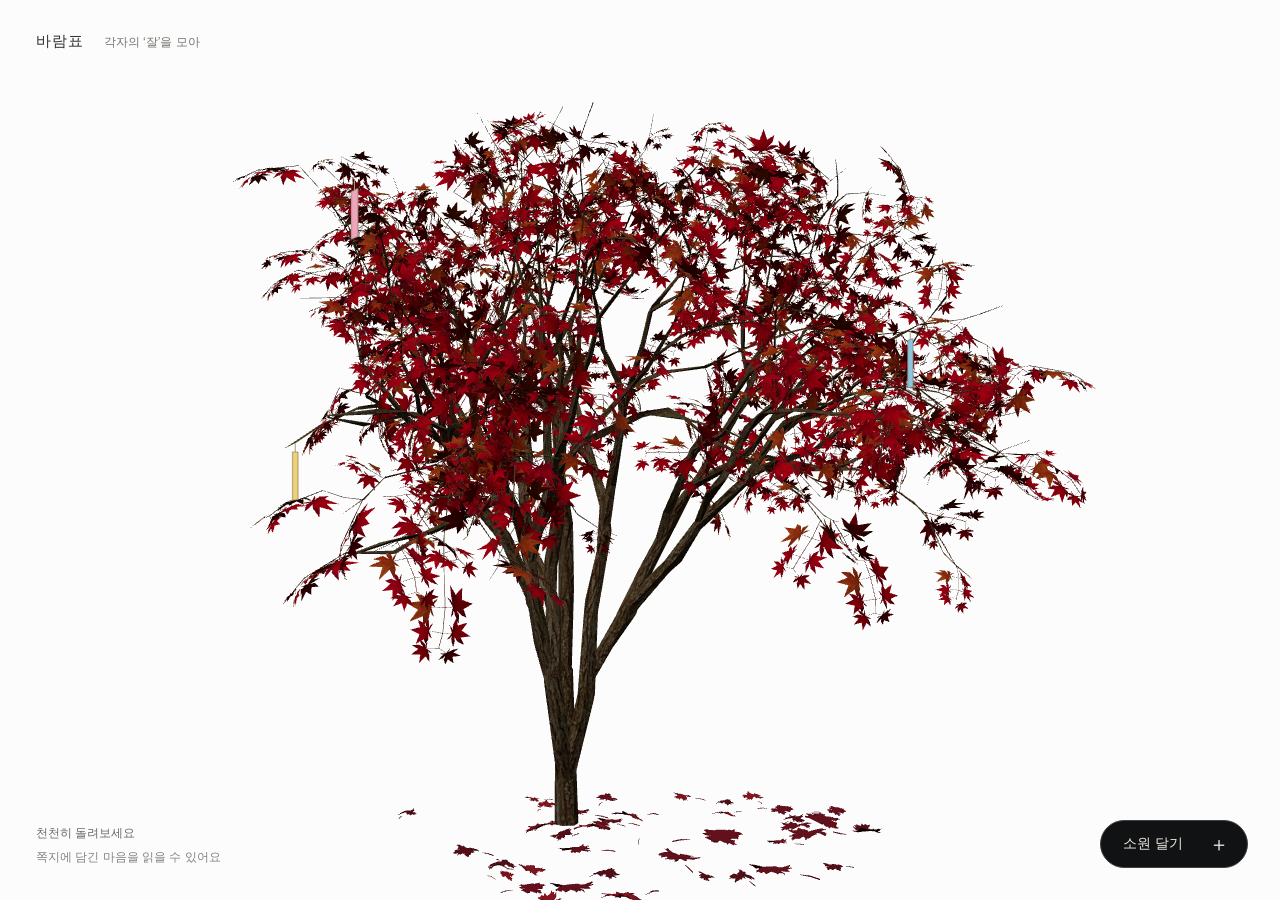
==== barampyo-github-pages/index.html @ ce2729cc "Add files via upload" ====
<!doctype html><html lang="ko"><head><meta charset="UTF-8"/><meta name="viewport" content="width=device-width, initial-scale=1.0"/><meta name="theme-color" content="#fcfcfc"/><meta name="description" content="내가 생각하는 잘의 기준, 나무에 남기는 작은 소원."/><link rel="icon" href="./favicon.svg"/><title>바람표</title>  <script type="module" crossorigin src="./assets/index-D_O_D-YO.js"></script>
  <link rel="stylesheet" crossorigin href="./assets/index-DndD4eH8.css">
</head><body><div id="root"></div></body></html>
---- barampyo-github-pages/assets/index-DndD4eH8.css ----
:root{font-family:Apple SD Gothic Neo,Noto Sans KR,sans-serif;color:#30312d;background:#fcfcfc;font-synthesis:none;font-weight:400;font-size:16px}*{box-sizing:border-box}html,body,#root{height:100%;width:100%;margin:0;overflow:hidden}body{overscroll-behavior:none}button,input,textarea,select{font:inherit}button{cursor:pointer}button:disabled{cursor:default}button:focus-visible,input:focus-visible,textarea:focus-visible,select:focus-visible,.scene:focus-visible{outline:1px solid #868d76;outline-offset:5px}main{height:100vh;height:100dvh;overflow:hidden;position:relative}.scene{position:absolute;top:0;right:0;bottom:0;left:0;touch-action:none;cursor:grab}.scene canvas{display:block;width:100%;height:100%;touch-action:none}.masthead{position:absolute;top:32px;left:36px;display:flex;gap:20px;align-items:baseline;pointer-events:none;font-size:15px;letter-spacing:.06em}.edition{font-size:12px;color:#75766f;letter-spacing:0}.bottom-caption{position:absolute;left:36px;bottom:34px;display:flex;flex-direction:column;gap:7px;font-size:12px;color:#686b63;pointer-events:none}.bottom-caption span+span{color:#82837f}.add-wish{position:absolute;right:32px;bottom:32px;background:#111214;border:1px solid #42433f;color:#eeeae0;padding:13px 18px 13px 22px;border-radius:28px;font-size:14px;display:flex;gap:26px;align-items:center}.add-wish:hover{background:#17191b}.add-wish span{font-size:20px;font-weight:300;line-height:1}.loading{position:absolute;inset:45% 24px auto;text-align:center;font-size:13px;color:#73766d;line-height:1.8;pointer-events:none}.sr-only{position:absolute;width:1px;height:1px;padding:0;margin:-1px;overflow:hidden;clip:rect(0,0,0,0);white-space:nowrap;border:0}.sr-only:focus-within{clip:auto;width:300px;height:auto;max-height:80vh;overflow:auto;left:24px;top:80px;background:#fcfcfc;z-index:2}.sr-only button{background:#fcfcfc;color:#30312d;border:0;padding:8px}dialog{border:0;padding:0;margin:auto;background:transparent;overflow:visible;max-width:calc(100vw - 32px);max-height:none;color:#30312d}dialog::backdrop{background:#6465601f;backdrop-filter:blur(9px) contrast(.85);-webkit-backdrop-filter:blur(9px) contrast(.85)}dialog[open]{animation:appear .28s ease both}.paper-shell{width:min(400px,calc(100vw - 32px));height:78vh;height:78dvh;min-height:480px;max-height:780px;perspective:1000px;position:relative}.paper{height:100%;background:var(--paper);box-shadow:0 3px 18px #00000010;position:relative;overflow:hidden}.close{position:absolute;right:15px;top:13px;z-index:3;width:28px;height:28px;background:none;border:0;font-size:23px;font-weight:300;color:#79796f}.paper form,.read-view{height:100%;display:flex;flex-direction:column}.paper-content{padding:37px 36px 0;overflow:auto;min-height:0;flex:1;display:flex;flex-direction:column;scrollbar-width:thin}.eyebrow{font-size:12px;letter-spacing:.035em;margin:0 0 30px;color:#73756b}h1{font-family:Iowan Old Style,AppleMyungjo,Nanum Myeongjo,serif;font-weight:400;font-size:27px;line-height:1.55;letter-spacing:-.035em;margin:0 0 20px}textarea{background:none;border:0;border-bottom:1px solid #77776c35;color:#353830;width:100%;resize:none;font-size:16px;line-height:1.8;min-height:97px;padding:0 0 13px;border-radius:0}textarea::placeholder{color:#96968b;font-size:14px}h2{font-size:13px;font-weight:400;margin:0 0 12px}h2 span{float:right;font-size:12px;color:#8f9185}.goals{margin-top:27px}.goal{display:flex;align-items:baseline;gap:10px;margin:0;min-height:33px;font-size:14px;line-height:1.7}.square{width:11px;height:11px;border:1px solid #959889;flex-shrink:0}.goal input{width:100%;background:none;border:0;padding:4px 0;color:#383c32;font-size:14px;min-width:0}.goal input::placeholder{color:#96968b}.paper-tail{margin-top:auto;padding-top:25px}.palette{margin:0 0 19px;padding:0;display:flex;gap:12px;border:0}.palette label{position:relative;cursor:pointer;display:block;width:19px;height:19px}.palette input{position:absolute;top:0;right:0;bottom:0;left:0;opacity:0;margin:0}.palette span{display:block;width:17px;height:17px;border-radius:50%;border:1px solid #5b62582a}.palette input:checked+span{outline:1px solid #7d8373;outline-offset:3px}.palette input:focus-visible+span{outline:2px solid #353c30;outline-offset:4px}.metadata{display:flex;align-items:center;gap:9px;color:#777a6e;font-size:12px;margin-bottom:19px}.metadata select,.metadata input{background:none;border:0;color:inherit;border-radius:0;padding:3px 0;font-size:12px}.metadata select{max-width:190px}.metadata input{width:36px}.paper-footer{flex-shrink:0;padding:0 36px 23px}.submit{width:100%;border:0;border-top:1px solid #77776c40;background:none;color:#343b2d;font-size:14px;padding:18px 0 8px}.submit:disabled{color:#a4a69a}.paper-footer>p{font-size:11px;text-align:center;color:#8e9085;margin:5px 0 0}.paper-footer .error{color:#9a4c45;font-size:12px;padding-bottom:8px}.read-question{font-size:13px;color:#777a6e;margin:19px 0 18px}.wish-text{font-size:28px;line-height:1.7;word-break:keep-all;overflow-wrap:anywhere;white-space:pre-wrap}.read-goals{margin-top:24px}.read-goals .goal{margin-bottom:10px;overflow-wrap:anywhere}.read-bottom{margin-top:auto;padding:35px 0 15px;display:flex;justify-content:space-between;font-size:11px;color:#919286}.paper-mark{display:block;text-align:center;font-size:20px;color:#8f9184;padding-top:12px}.fold-panel{display:none;position:absolute;left:0;width:100%;height:33.333%;background:var(--paper);z-index:5;backface-visibility:visible;border-bottom:1px solid #8b8d7926}.fold-top{top:0;transform-origin:bottom}.fold-bottom{bottom:0;transform-origin:top}.folding .paper-shell{animation:fly 1.35s cubic-bezier(.4,0,.25,1) forwards;pointer-events:none}.folding .fold-panel{display:block}.folding .fold-top{animation:topfold .7s ease-in-out forwards}.folding .fold-bottom{animation:bottomfold .8s ease-in-out forwards}.folding .paper{animation:paperfold .85s ease-in-out forwards}.folding .paper>*{animation:inkfade .35s forwards}.folding::backdrop{animation:clearback 1.35s forwards}@keyframes appear{0%{opacity:0;transform:translateY(8px) scale(.98)}to{opacity:1;transform:none}}@keyframes inkfade{to{opacity:0}}@keyframes topfold{to{transform:rotateX(-180deg)}}@keyframes bottomfold{0%,20%{transform:rotateX(0)}to{transform:rotateX(180deg)}}@keyframes paperfold{0%,30%{clip-path:inset(0)}to{clip-path:inset(33.33% 0)}}@keyframes fly{0%,55%{transform:translate(0) scale(1)}70%{transform:translate(0) scale(.5)}to{transform:translate(var(--flight-x),var(--flight-y)) scale(.05);opacity:0}}@keyframes clearback{0%,55%{-webkit-backdrop-filter:blur(9px) contrast(.85);backdrop-filter:blur(9px) contrast(.85)}to{-webkit-backdrop-filter:blur(0) contrast(1);backdrop-filter:blur(0) contrast(1);background:transparent}}@media(max-height:740px){.paper-shell{height:88dvh;min-height:0}.paper-content{padding-top:27px}.eyebrow{margin-bottom:18px}h1{font-size:24px;margin-bottom:13px}.goals{margin-top:18px}.paper-tail{padding-top:18px}.palette{margin-bottom:13px}.paper-footer{padding-bottom:17px}}@media(max-width:600px){.masthead{top:24px;left:24px}.edition{display:none}.bottom-caption{left:24px;bottom:29px;font-size:11px}.bottom-caption span+span{max-width:140px;line-height:1.6}.add-wish{right:24px;bottom:28px;gap:18px}.paper-shell{height:84dvh;min-height:0}.paper-content,.paper-footer{padding-left:28px;padding-right:28px}.wish-text{font-size:26px}}@media(prefers-reduced-motion:reduce){dialog[open]{animation:none}.folding .paper-shell{animation-duration:1.35s}.folding .fold-top,.folding .fold-bottom{animation:none;display:none}}.login-dialog{width:min(340px,calc(100vw - 64px));max-height:calc(100dvh - 48px);overflow:auto;scrollbar-width:thin}.login-dialog::backdrop{background:#fcfcfc7a;backdrop-filter:blur(14px);-webkit-backdrop-filter:blur(14px)}.login-form{padding:20px 4px;color:#30312d}.login-kicker{font-size:12px;color:#777a71;letter-spacing:.06em;margin:0 0 14px;text-align:center}.login-form h1{font-size:38px;letter-spacing:.02em;text-align:center;margin:0 0 15px}.login-description{text-align:center;font-size:14px;color:#72766c;margin:0 0 42px}.login-fields{display:flex;flex-direction:column}.login-fields label{font-size:12px;color:#60655c;margin-bottom:7px}.login-fields input{width:100%;min-height:43px;border:0;border-bottom:1px solid #959c8c65;border-radius:0;background:transparent;padding:8px 0 11px;margin:0 0 24px;color:#30372b;font-size:15px;outline-offset:4px}.login-fields input::placeholder{color:#96998f;font-size:14px}.login-submit{width:100%;margin-top:8px;border:0;border-radius:2px;background:#242722;color:#fcfcfc;padding:14px;font-size:14px;transition:background .2s}.login-submit:hover{background:#3a4035}.login-demo{font-size:12px;color:#7b8075;text-align:center;margin:17px 0 0}@media(max-height:540px){.login-form{padding:8px 4px}.login-description{margin-bottom:20px}.login-fields input{margin-bottom:14px}.login-form h1{font-size:30px}}.folding .paper-shell{animation:attach-flight 2.1s cubic-bezier(.42,0,.24,1) forwards}.folding .fold-top{animation:topfold .85s ease-in-out forwards}.folding .fold-bottom{animation:bottomfold 1s ease-in-out forwards}.folding .paper{animation:receipt-fold 1.25s ease-in-out forwards}.folding .fold-panel{animation-fill-mode:forwards;clip-path:inset(0 0)}.folding::backdrop{animation:attachment-backdrop 2.1s forwards}@keyframes receipt-fold{0%,15%{clip-path:inset(0)}65%{clip-path:inset(33.33% 0)}to{clip-path:inset(33.33% 35%)}}@keyframes attach-flight{0%,45%{transform:translate(0) scale(1);opacity:1}60%{transform:translateY(-20px) scale(.55);opacity:1}99.5%{transform:translate(var(--flight-x),var(--flight-y)) scale(var(--landing-scale));opacity:1}to{transform:translate(var(--flight-x),var(--flight-y)) scale(var(--landing-scale));opacity:0}}@keyframes attachment-backdrop{0%,35%{-webkit-backdrop-filter:blur(9px) contrast(.85);backdrop-filter:blur(9px) contrast(.85);background:#6465601f}70%,to{-webkit-backdrop-filter:blur(0) contrast(1);backdrop-filter:blur(0) contrast(1);background:transparent}}.folding .fold-panel{width:30%;left:35%;transition:width .3s,left .3s}@media(prefers-reduced-motion:reduce){.folding .paper-shell{animation-duration:2.1s}}
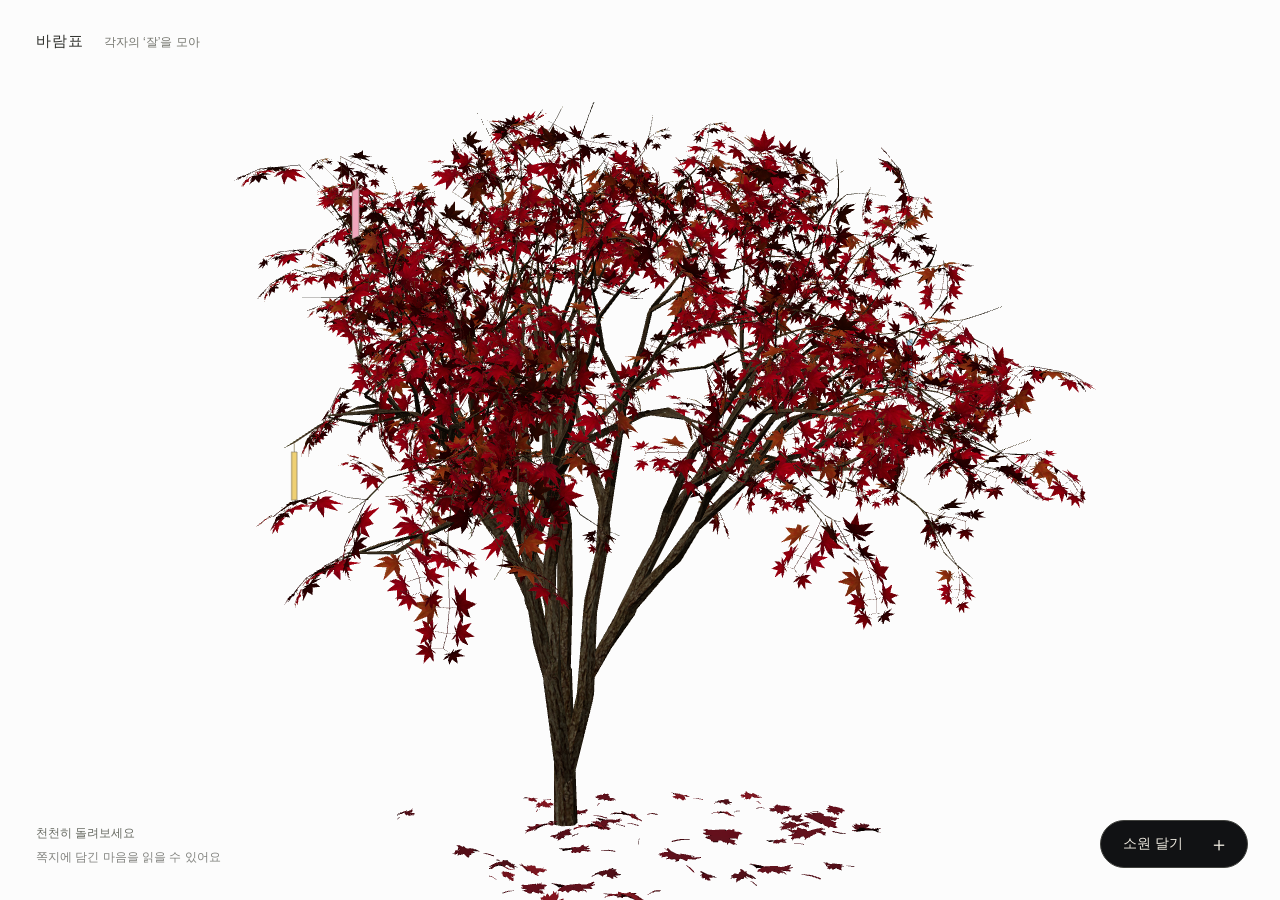
==== commit 1893e8c2: "Add files via upload" ====
--- a/barampyo-github-pages/index.html
+++ b/barampyo-github-pages/index.html
@@ -1,3 +1,3 @@
-<!doctype html><html lang="ko"><head><meta charset="UTF-8"/><meta name="viewport" content="width=device-width, initial-scale=1.0"/><meta name="theme-color" content="#fcfcfc"/><meta name="description" content="내가 생각하는 잘의 기준, 나무에 남기는 작은 소원."/><link rel="icon" href="./favicon.svg"/><title>바람표</title>  <script type="module" crossorigin src="./assets/index-D_O_D-YO.js"></script>
-  <link rel="stylesheet" crossorigin href="./assets/index-DndD4eH8.css">
+<!doctype html><html lang="ko"><head><meta charset="UTF-8"/><meta name="viewport" content="width=device-width, initial-scale=1.0"/><meta name="theme-color" content="#fcfcfc"/><meta name="description" content="내가 생각하는 잘의 기준, 나무에 남기는 작은 소원."/><link rel="icon" href="./favicon.svg"/><title>바람표</title>  <script type="module" crossorigin src="./assets/index-D1xLa5oN.js"></script>
+  <link rel="stylesheet" crossorigin href="./assets/index-Dq-itEnC.css">
 </head><body><div id="root"></div></body></html>
--- a/barampyo-github-pages/assets/index-Dq-itEnC.css
+++ b/barampyo-github-pages/assets/index-Dq-itEnC.css
@@ -0,0 +1 @@
+:root{font-family:Apple SD Gothic Neo,Noto Sans KR,sans-serif;color:#30312d;background:#fcfcfc;font-synthesis:none;font-weight:400;font-size:16px}*{box-sizing:border-box}html,body,#root{height:100%;width:100%;margin:0;overflow:hidden}body{overscroll-behavior:none}button,input,textarea,select{font:inherit}button{cursor:pointer}button:disabled{cursor:default}button:focus-visible,input:focus-visible,textarea:focus-visible,select:focus-visible,.scene:focus-visible{outline:1px solid #868d76;outline-offset:5px}main{height:100vh;height:100dvh;overflow:hidden;position:relative}.scene{position:absolute;top:0;right:0;bottom:0;left:0;touch-action:none;cursor:grab}.scene canvas{display:block;width:100%;height:100%;touch-action:none}.masthead{position:absolute;top:32px;left:36px;display:flex;gap:20px;align-items:baseline;pointer-events:none;font-size:15px;letter-spacing:.06em}.edition{font-size:12px;color:#75766f;letter-spacing:0}.bottom-caption{position:absolute;left:36px;bottom:34px;display:flex;flex-direction:column;gap:7px;font-size:12px;color:#686b63;pointer-events:none}.bottom-caption span+span{color:#82837f}.add-wish{position:absolute;right:32px;bottom:32px;background:#111214;border:1px solid #42433f;color:#eeeae0;padding:13px 18px 13px 22px;border-radius:28px;font-size:14px;display:flex;gap:26px;align-items:center}.add-wish:hover{background:#17191b}.add-wish span{font-size:20px;font-weight:300;line-height:1}.loading{position:absolute;inset:45% 24px auto;text-align:center;font-size:13px;color:#73766d;line-height:1.8;pointer-events:none}.sr-only{position:absolute;width:1px;height:1px;padding:0;margin:-1px;overflow:hidden;clip:rect(0,0,0,0);white-space:nowrap;border:0}.sr-only:focus-within{clip:auto;width:300px;height:auto;max-height:80vh;overflow:auto;left:24px;top:80px;background:#fcfcfc;z-index:2}.sr-only button{background:#fcfcfc;color:#30312d;border:0;padding:8px}dialog{border:0;padding:0;margin:auto;background:transparent;overflow:visible;max-width:calc(100vw - 32px);max-height:none;color:#30312d}dialog::backdrop{background:#6465601f;backdrop-filter:blur(9px) contrast(.85);-webkit-backdrop-filter:blur(9px) contrast(.85)}dialog[open]{animation:appear .28s ease both}.paper-shell{width:min(400px,calc(100vw - 32px));height:78vh;height:78dvh;min-height:480px;max-height:780px;perspective:1000px;position:relative}.paper{height:100%;background:var(--paper);box-shadow:0 3px 18px #00000010;position:relative;overflow:hidden}.close{position:absolute;right:15px;top:13px;z-index:3;width:28px;height:28px;background:none;border:0;font-size:23px;font-weight:300;color:#79796f}.paper form,.read-view{height:100%;display:flex;flex-direction:column}.paper-content{padding:37px 36px 0;overflow:auto;min-height:0;flex:1;display:flex;flex-direction:column;scrollbar-width:thin}.eyebrow{font-size:12px;letter-spacing:.035em;margin:0 0 30px;color:#73756b}h1{font-family:Iowan Old Style,AppleMyungjo,Nanum Myeongjo,serif;font-weight:400;font-size:27px;line-height:1.55;letter-spacing:-.035em;margin:0 0 20px}textarea{background:none;border:0;border-bottom:1px solid #77776c35;color:#353830;width:100%;resize:none;font-size:16px;line-height:1.8;min-height:97px;padding:0 0 13px;border-radius:0}textarea::placeholder{color:#96968b;font-size:14px}h2{font-size:13px;font-weight:400;margin:0 0 12px}h2 span{float:right;font-size:12px;color:#8f9185}.goals{margin-top:27px}.goal{display:flex;align-items:baseline;gap:10px;margin:0;min-height:33px;font-size:14px;line-height:1.7}.square{width:11px;height:11px;border:1px solid #959889;flex-shrink:0}.goal input{width:100%;background:none;border:0;padding:4px 0;color:#383c32;font-size:14px;min-width:0}.goal input::placeholder{color:#96968b}.paper-tail{margin-top:auto;padding-top:25px}.palette{margin:0 0 19px;padding:0;display:flex;gap:12px;border:0}.palette label{position:relative;cursor:pointer;display:block;width:19px;height:19px}.palette input{position:absolute;top:0;right:0;bottom:0;left:0;opacity:0;margin:0}.palette span{display:block;width:17px;height:17px;border-radius:50%;border:1px solid #5b62582a}.palette input:checked+span{outline:1px solid #7d8373;outline-offset:3px}.palette input:focus-visible+span{outline:2px solid #353c30;outline-offset:4px}.metadata{display:flex;align-items:center;gap:9px;color:#777a6e;font-size:12px;margin-bottom:19px}.metadata select,.metadata input{background:none;border:0;color:inherit;border-radius:0;padding:3px 0;font-size:12px}.metadata select{max-width:190px}.metadata input{width:36px}.paper-footer{flex-shrink:0;padding:0 36px 23px}.submit{width:100%;border:0;border-top:1px solid #77776c40;background:none;color:#343b2d;font-size:14px;padding:18px 0 8px}.submit:disabled{color:#a4a69a}.paper-footer>p{font-size:11px;text-align:center;color:#8e9085;margin:5px 0 0}.paper-footer .error{color:#9a4c45;font-size:12px;padding-bottom:8px}.read-question{font-size:13px;color:#777a6e;margin:19px 0 18px}.wish-text{font-size:28px;line-height:1.7;word-break:keep-all;overflow-wrap:anywhere;white-space:pre-wrap}.read-goals{margin-top:24px}.read-goals .goal{margin-bottom:10px;overflow-wrap:anywhere}.read-bottom{margin-top:auto;padding:35px 0 15px;display:flex;justify-content:space-between;font-size:11px;color:#919286}.paper-mark{display:block;text-align:center;font-size:20px;color:#8f9184;padding-top:12px}.fold-panel{display:none;position:absolute;left:0;width:100%;height:33.333%;background:var(--paper);z-index:5;backface-visibility:visible;border-bottom:1px solid #8b8d7926}.fold-top{top:0;transform-origin:bottom}.fold-bottom{bottom:0;transform-origin:top}.folding .paper-shell{animation:fly 1.35s cubic-bezier(.4,0,.25,1) forwards;pointer-events:none}.folding .fold-panel{display:block}.folding .fold-top{animation:topfold .7s ease-in-out forwards}.folding .fold-bottom{animation:bottomfold .8s ease-in-out forwards}.folding .paper{animation:paperfold .85s ease-in-out forwards}.folding .paper>*{animation:inkfade .35s forwards}.folding::backdrop{animation:clearback 1.35s forwards}@keyframes appear{0%{opacity:0;transform:translateY(8px) scale(.98)}to{opacity:1;transform:none}}@keyframes inkfade{to{opacity:0}}@keyframes topfold{to{transform:rotateX(-180deg)}}@keyframes bottomfold{0%,20%{transform:rotateX(0)}to{transform:rotateX(180deg)}}@keyframes paperfold{0%,30%{clip-path:inset(0)}to{clip-path:inset(33.33% 0)}}@keyframes fly{0%,55%{transform:translate(0) scale(1)}70%{transform:translate(0) scale(.5)}to{transform:translate(var(--flight-x),var(--flight-y)) scale(.05);opacity:0}}@keyframes clearback{0%,55%{-webkit-backdrop-filter:blur(9px) contrast(.85);backdrop-filter:blur(9px) contrast(.85)}to{-webkit-backdrop-filter:blur(0) contrast(1);backdrop-filter:blur(0) contrast(1);background:transparent}}@media(max-height:740px){.paper-shell{height:88dvh;min-height:0}.paper-content{padding-top:27px}.eyebrow{margin-bottom:18px}h1{font-size:24px;margin-bottom:13px}.goals{margin-top:18px}.paper-tail{padding-top:18px}.palette{margin-bottom:13px}.paper-footer{padding-bottom:17px}}@media(max-width:600px){.masthead{top:24px;left:24px}.edition{display:none}.bottom-caption{left:24px;bottom:29px;font-size:11px}.bottom-caption span+span{max-width:140px;line-height:1.6}.add-wish{right:24px;bottom:28px;gap:18px}.paper-shell{height:84dvh;min-height:0}.paper-content,.paper-footer{padding-left:28px;padding-right:28px}.wish-text{font-size:26px}}@media(prefers-reduced-motion:reduce){dialog[open]{animation:none}.folding .paper-shell{animation-duration:1.35s}.folding .fold-top,.folding .fold-bottom{animation:none;display:none}}.login-dialog{width:min(340px,calc(100vw - 64px));max-height:calc(100dvh - 48px);overflow:auto;scrollbar-width:thin}.login-dialog::backdrop{background:#fcfcfc7a;backdrop-filter:blur(14px);-webkit-backdrop-filter:blur(14px)}.login-form{padding:20px 4px;color:#30312d}.login-kicker{font-size:12px;color:#777a71;letter-spacing:.06em;margin:0 0 14px;text-align:center}.login-form h1{font-size:38px;letter-spacing:.02em;text-align:center;margin:0 0 15px}.login-description{text-align:center;font-size:14px;color:#72766c;margin:0 0 42px}.login-fields{display:flex;flex-direction:column}.login-fields label{font-size:12px;color:#60655c;margin-bottom:7px}.login-fields input{width:100%;min-height:43px;border:0;border-bottom:1px solid #959c8c65;border-radius:0;background:transparent;padding:8px 0 11px;margin:0 0 24px;color:#30372b;font-size:15px;outline-offset:4px}.login-fields input::placeholder{color:#96998f;font-size:14px}.login-submit{width:100%;margin-top:8px;border:0;border-radius:2px;background:#242722;color:#fcfcfc;padding:14px;font-size:14px;transition:background .2s}.login-submit:hover{background:#3a4035}.login-demo{font-size:12px;color:#7b8075;text-align:center;margin:17px 0 0}@media(max-height:540px){.login-form{padding:8px 4px}.login-description{margin-bottom:20px}.login-fields input{margin-bottom:14px}.login-form h1{font-size:30px}}.folding .paper-shell{animation:attach-flight 2.1s cubic-bezier(.42,0,.24,1) forwards}.folding .fold-top{animation:topfold .85s ease-in-out forwards}.folding .fold-bottom{animation:bottomfold 1s ease-in-out forwards}.folding .paper{animation:receipt-fold 1.25s ease-in-out forwards}.folding .fold-panel{animation-fill-mode:forwards;clip-path:inset(0 0)}.folding::backdrop{animation:attachment-backdrop 2.1s forwards}@keyframes receipt-fold{0%,15%{clip-path:inset(0)}65%{clip-path:inset(33.33% 0)}to{clip-path:inset(33.33% 35%)}}@keyframes attach-flight{0%,45%{transform:translate(0) scale(1);opacity:1}60%{transform:translateY(-20px) scale(.55);opacity:1}99.5%{transform:translate(var(--flight-x),var(--flight-y)) scale(var(--landing-scale));opacity:1}to{transform:translate(var(--flight-x),var(--flight-y)) scale(var(--landing-scale));opacity:0}}@keyframes attachment-backdrop{0%,35%{-webkit-backdrop-filter:blur(9px) contrast(.85);backdrop-filter:blur(9px) contrast(.85);background:#6465601f}70%,to{-webkit-backdrop-filter:blur(0) contrast(1);backdrop-filter:blur(0) contrast(1);background:transparent}}.folding .fold-panel{width:30%;left:35%;transition:width .3s,left .3s}@media(prefers-reduced-motion:reduce){.folding .paper-shell{animation-duration:2.1s}}.google-login{min-height:48px;width:100%;max-width:300px;margin:0 auto}.google-login p{font-size:12px;color:#72766c;text-align:center;line-height:1.7}.google-login>button{display:block;margin:12px auto;border:0;border-bottom:1px solid #72766c;background:none;padding:5px;color:#30312d}
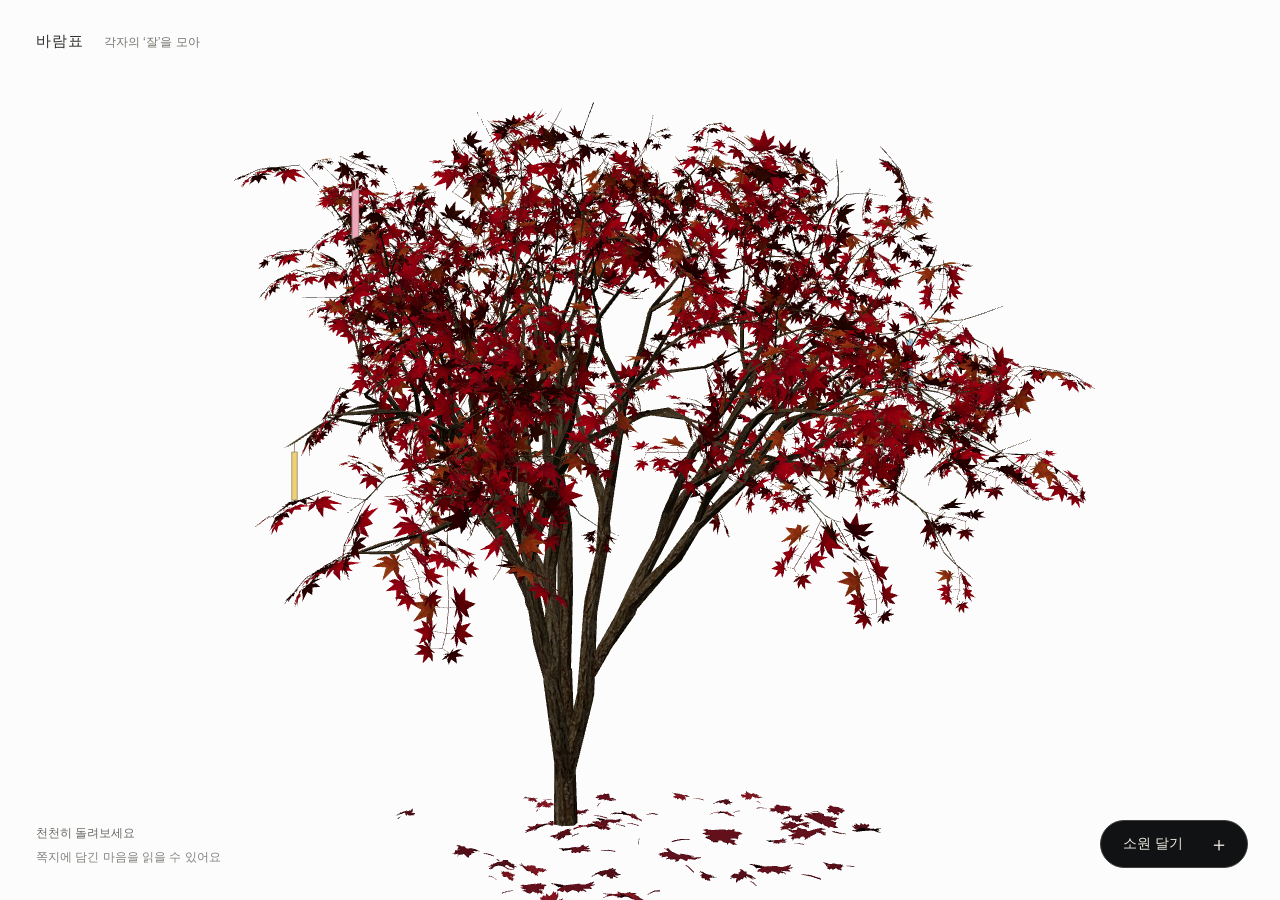
==== commit 504beb83: "Add files via upload" ====
--- a/barampyo-github-pages/index.html
+++ b/barampyo-github-pages/index.html
@@ -1,3 +1,3 @@
-<!doctype html><html lang="ko"><head><meta charset="UTF-8"/><meta name="viewport" content="width=device-width, initial-scale=1.0"/><meta name="theme-color" content="#fcfcfc"/><meta name="description" content="내가 생각하는 잘의 기준, 나무에 남기는 작은 소원."/><link rel="icon" href="./favicon.svg"/><title>바람표</title>  <script type="module" crossorigin src="./assets/index-D1xLa5oN.js"></script>
+<!doctype html><html lang="ko"><head><meta charset="UTF-8"/><meta name="viewport" content="width=device-width, initial-scale=1.0"/><meta name="theme-color" content="#fcfcfc"/><meta name="description" content="내가 생각하는 잘의 기준, 나무에 남기는 작은 소원."/><link rel="icon" href="./favicon.svg"/><title>바람표</title>  <script type="module" crossorigin src="./assets/index-BZnIv27Q.js"></script>
   <link rel="stylesheet" crossorigin href="./assets/index-Dq-itEnC.css">
 </head><body><div id="root"></div></body></html>
